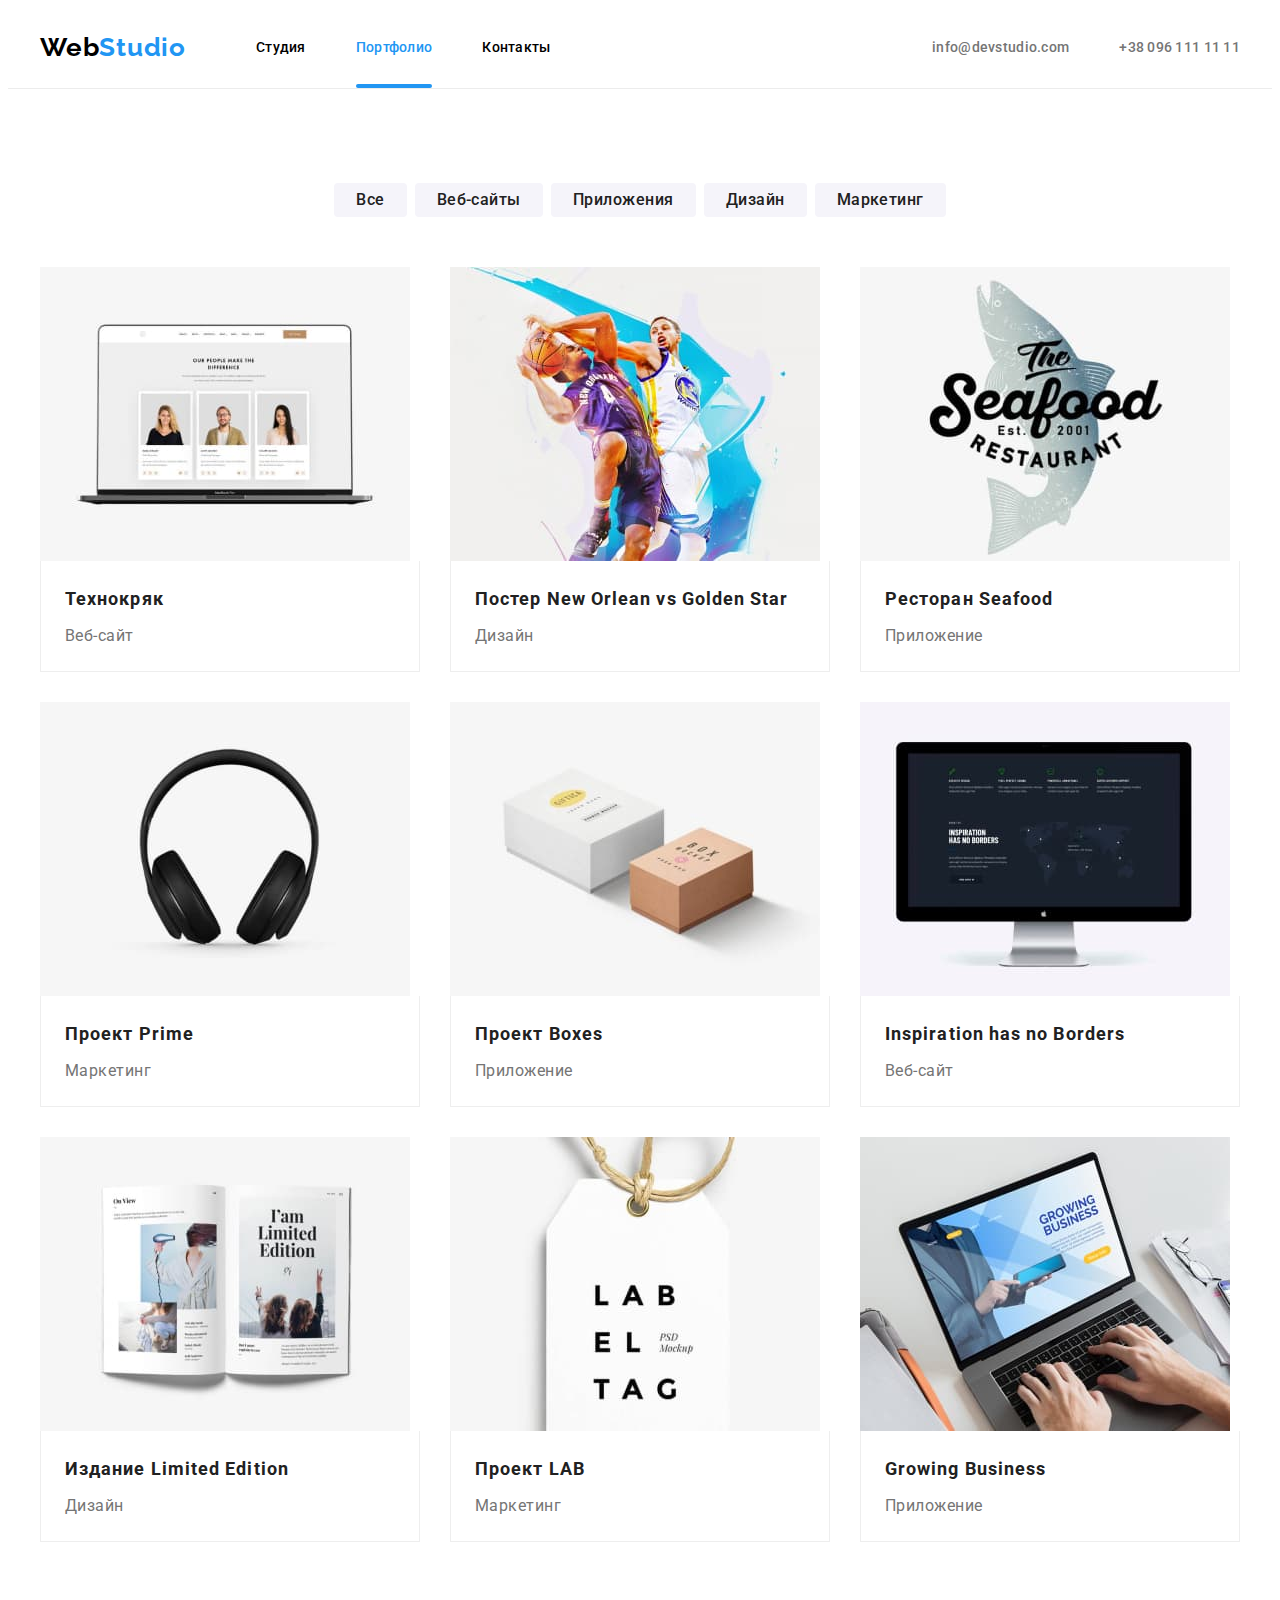
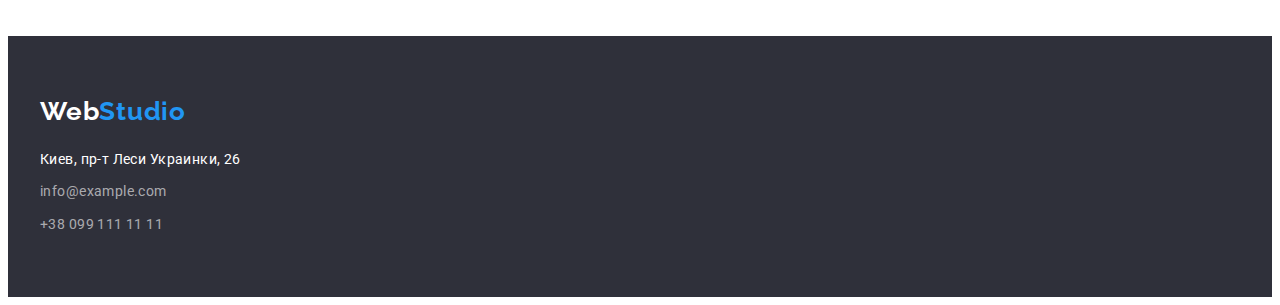
==== portfolio.html @ 11c1a2a7 "Начало д/з 4" ====
<!DOCTYPE html>
<html lang="ru">
<head>
    <meta charset="UTF-8">
    <meta http-equiv="X-UA-Compatible" content="IE=edge">
    <meta name="viewport" content="width=device-width, initial-scale=1.0">
    <title>Portfolio</title>
    <link rel="preconnect" href="https://fonts.gstatic.com">
    <link href="https://fonts.googleapis.com/css2?family=Raleway:wght@700&family=Roboto:wght@400;500;700;900&display=swap"
        rel="stylesheet">
    <link rel="stylesheet" href="https://cdnjs.cloudflare.com/ajax/libs/modern-normalize/1.0.0/modern-normalize.css"
        integrity="sha512-Zx6MlUMKSVJoQ+83OwhdILe8cSEsCzfqThJd7J/VA2UrK6Ctj85p+xzqfyuNXE5B1k25uUdmJ2OzItbBy9GHAQ=="
        crossorigin="anonymous" />
    <link rel="stylesheet" href="./css/styles.css">
</head>
<body>
    <!--header portfolio-->
    <header class="header">
        <div class="contanier header-contanier">
        <nav class="navigation">
            <a class="logo-link link" href="./index.html" lang="en"><span class="logo-1 link">Web</span>Studio</a>
            <ul class="menu list">
                <li class="menu-item">
                    <a class="menu-link link" href="./index.html">Студия</a>
                </li>
                <li class="menu-item">
                    <a class="menu-link link current" href="./portfolio.html">Портфолио</a>
                </li>
                <li class="menu-item">
                    <a class="menu-link link" href="#page_bottom">Контакты</a>
                </li>
            </ul>
        </nav>
        <ul class="header-contact list">
            <li class="header-contact-item">
                <a class="header-contact-link link" href="mailto:info@devstudio.com">info@devstudio.com</a>
            </li>
            <li class="header-contact-item">
                <a class="header-contact-link link" href="tel:+380961111111">+38 096 111 11 11</a>
            </li>
        </ul>
        </div>
    </header>
    <main>
        <!--section hero-->
        <section class="portfolio">
            <div class="contanier">
                <h2 class="hiden-title">Portfolio</h2>            
                <ul class="filter-options flex list">
                    <li class="filter-item-options">
                        <button type="button" class="filter-item">Все</button>                        
                    </li>
                    <li class="filter-item-options">
                        <button type="button" class="filter-item">Веб-сайты</button>
                    </li>
                    <li class="filter-item-options">
                        <button type="button" class="filter-item">Приложения</button>
                    </li>
                    <li class="filter-item-options">
                        <button type="button" class="filter-item">Дизайн</button>
                    </li>
                    <li class="filter-item-options">
                        <button type="button" class="filter-item">Маркетинг</button>
                    </li>
                </ul>
                <ul class="project flex list">
                    <li class="project-item">
                        <a href="" class="project-foto link">
                            <img class="project-thumbnail" src="./images/Portfolio/foto-1.jpg" alt="Технокряк" width="370" height="294">
                            <div class="project-heading-content">
                            <h2 class="project-heading">Технокряк</h2>
                            <p class="project-description">Веб-сайт</p>
                            </div>
                        </a>
                    </li>
                    <li class="project-item">
                        <a href="" class="project-foto link">
                            <img class="project-thumbnail" src="./images/Portfolio/foto-2.jpg" alt="Постер New Orlean vs Golden Star" width="370" height="294">
                            <div class="project-heading-content">
                            <h2 class="project-heading">Постер New Orlean vs Golden Star</h2>
                            <p class="project-description">Дизайн</p>
                            </div>
                        </a>
                    </li>
                    <li class="project-item">
                        <a href="" class="project-foto link">
                            <img class="project-thumbnail" src="./images/Portfolio/foto-3.jpg" alt="Ресторан Seafood" width="370" height="294">
                            <div class="project-heading-content">
                            <h2 class="project-heading">Ресторан Seafood</h2>
                            <p class="project-description">Приложение</p>
                            </div>
                        </a>
                    </li>
                    <li class="project-item">
                        <a href="" class="project-foto link">
                            <img class="project-thumbnail" src="./images/Portfolio/foto-4.jpg" alt="Проект Prime" width="370" height="294">
                            <div class="project-heading-content">
                            <h2 class="project-heading">Проект Prime</h2>
                            <p class="project-description">Маркетинг</p> 
                            </div>
                        </a>
                    </li>
                    <li class="project-item">
                        <a href="" class="project-foto link">
                            <img class="project-thumbnail" src="./images/Portfolio/foto-5.jpg" alt="Проект Boxes" width="370" height="294">
                            <div class="project-heading-content">
                            <h2 class="project-heading">Проект Boxes</h2>
                            <p class="project-description">Приложение</p>
                            </div>
                        </a>                        
                    </li>
                    <li class="project-item">
                        <a href="" class="project-foto link">
                            <img class="project-thumbnail" src="./images/Portfolio/foto-6.jpg" alt="Inspiration has no Borders" width="370" height="294">
                            <div class="project-heading-content">
                            <h2 class="project-heading">Inspiration has no Borders</h2>
                            <p class="project-description">Веб-сайт</p>
                            </div>
                        </a>
                    </li>
                    <li class="project-item">
                        <a href="" class="project-foto link">
                            <img class="project-thumbnail" src="./images/Portfolio/foto-7.jpg" alt="Издание Limited Edition" width="370" height="294">
                            <div class="project-heading-content">
                            <h2 class="project-heading">Издание Limited Edition</h2>
                            <p class="project-description">Дизайн</p>
                            </div>
                        </a>
                    </li>                                                                                                       
                    <li class="project-item">
                        <a href="" class="project-foto link">
                            <img class="project-thumbnail" src="./images/Portfolio/foto-8.jpg" alt="Проект LAB" width="370" height="294">
                            <div class="project-heading-content">
                            <h2 class="project-heading">Проект LAB</h2>
                            <p class="project-description">Маркетинг</p>
                            </div>
                        </a>                            
                    </li>
                    <li class="project-item">
                        <a href="" class="project-foto link">
                            <img class="project-thumbnail" src="./images/Portfolio/foto-9.jpg" alt="Growing Business" width="370" height="294">
                            <div class="project-heading-content">
                            <h2 class="project-heading">Growing Business</h2>
                            <p class="project-description">Приложение</p>
                            </div>                            
                        </a>                            
                    </li>
                </ul>
            </div>
        </section>
    </main>
    <!--footer-->
    <footer class="footer">
        <div class="contanier">
            <a class="logo-link-footer link" href="./index.html" lang="en"> <span
                    class="logo-2-footer">Web</span>Studio</a>
                <address class="address-link">
                <ul id="page_bottom" class="footer-address list">
                    <li class="address-list-item">
                        <a class="address-link-map link" href="https://goo.gl/maps/nFPgF8o5voA4oPt57" target="_blank"
                            rel="noopener noreferrer">
                            Киев, пр-т Леси Украинки, 26</a>
                    </li>
                    <li class="address-list-item">
                        <a class="address-contact-link link" href="mailto:info@example.com">info@example.com</a>
                    </li>
                    <li class="address-list-item">
                        <a class="address-contact-link link" href="tel:+380991111111">+38 099 111 11 11</a>
                    </li>
                </ul>
            </address>
        </div>
    </footer>
</body>
</html>
---- css/styles.css ----
/*========general style========*/
:root {
  --main-color: #212121;
  --logo-color: #000000;
  --text-color: #757575;
  --accent-color: #2196f3;
  --footer-background-color: #2f303a;
  --body-background-color: #ffffff;
  --background-color: #f5f4fa;
  --white-contacts-color: rgba(255, 255, 255, 0.6);
  --border-color: rgba(238, 238, 238, 1);
}
/*===== Плавный скрол header&footer ====*/
html {
  scroll-behavior: smooth;
}
h1,
h2,
h3,
h4,
h5,
h6,
p,
ul,
li {
  margin: 0;
  padding: 0;
}
img {
  display: block;
}
.list {
  list-style: none;
}
.link {
  text-decoration: none;
}
.flex {
  display: flex;
}
.section {
  padding-top: 94px;
  padding-bottom: 94px;
}
.skills {
  padding-top: 94px;
  padding-bottom: 47px;
}
.contanier {
  width: 1200px;
  padding-left: 15px;
  padding-right: 15px;
  margin-left: auto;
  margin-right: auto;
}
body {
  font-family: 'Roboto', sans-serif;
  font-style: normal;
  font-weight: normal;
  font-size: 14px;
  line-height: 1.71;
  letter-spacing: 0.03em;
  color: var(--text-color);
}
.hiden-title {
  position: absolute;
  width: 1px;
  height: 1px;
  margin: -1px;
  border: 0;
  padding: 0;
  white-space: nowrap;
  clip-path: inset(100%);
  clip: rect(0 0 0 0);
  overflow: hidden;
}
.header-contact-link:hover,
.header-contact-link:focus,
.menu-link:hover,
.menu-link:focus,
.menu-link.current,
.address-link:hover,
.address-link:focus,
.address-contact-link:hover,
.address-contact-link:focus {
  color: var(--accent-color);
}
.hero-title,
.hero {
  text-align: center;

  margin: 0 auto;
  background-color: var(--footer-background-color);
}
.header {
  border-bottom: 1px solid #ececec;
  background-color: var(--body-background-color);
}
.team {
  text-align: center;
  padding-top: 94px;
  padding-bottom: 94px;
  background-color: var(--background-color);
}
.portfolio {
  padding-top: 94px;
  padding-bottom: 94px;
}
.pictures-title,
.team-title {
  margin-bottom: 50px;
}
/*=====end general style========*/

/*========= header ==========*/
.header {
  padding-top: 24px;
  padding-bottom: 25px;
}
.logo-link {
  font-family: 'Raleway', sans-serif;
  font-weight: 700;
  font-size: 26px;
  line-height: 1.19;
  letter-spacing: 0.03em;
  color: var(--accent-color);
  margin-right: 70px;
}
.logo-1 {
  font-family: 'Raleway', sans-serif;
  font-weight: 700;
  font-size: 26px;
  line-height: 1.19;
  letter-spacing: 0.03em;
  color: var(--logo-color);
}
.header-contanier {
  display: flex;
  justify-content: space-between;
}
.navigation {
  display: flex;
  align-items: center;
}
.menu-item:not(:last-child) {
  margin-right: 50px;
}
.menu {
  display: flex;
  align-items: center;
}
.current {
  position: relative;
  color: var(--accent-color);
}
.current::after {
  content: '';
  position: absolute;
  width: 100%;
  height: 4px;
  top: 77px;
  left: 0px;

  border-radius: 2px;

  background-color: var(--accent-color);
}
.menu-link {
  padding-top: 32px;
  padding-bottom: 32px;

  font-family: inherit;
  font-weight: 500;
  font-size: 14px;
  line-height: 1.14;
  letter-spacing: 0.02em;
  color: var(--logo-color);
}
.header-contact {
  display: flex;
  align-items: center;
}
.header-contact-item:not(:last-child) {
  margin-right: 50px;
  justify-content: space-between;
}
.header-contact-link {
  font-family: inherit;
  font-weight: 500;
  font-size: 14px;
  line-height: 1.14;
  letter-spacing: 0.02em;
  color: var(--text-color);
}
/*==========end header=========*/

/*============hero=============*/
.hero {
  background-color: #2f303a;
  padding-top: 200px;
  padding-bottom: 200px;
}
.hero .container {
  text-align: center;
}

.hero-title {
  font-weight: 900;
  font-size: 44px;
  line-height: 1.36;
  text-align: center;
  letter-spacing: 0.06em;
  text-transform: uppercase;
  color: var(--body-background-color);
  width: 696px;
  margin-left: auto;
  margin-right: auto;
  margin-bottom: 30px;
}
.project {
  flex-wrap: wrap;
  align-items: flex-start;
  margin-top: -30px;
  margin-left: -30px;
}
.project-item {
  display: block;
  width: calc((100% - 90px) / 3);
  margin-top: 30px;
  margin-left: 30px;
}
.project-item:hover {
  box-shadow: 0px 1px 1px rgba(0, 0, 0, 0.12), 0px 4px 4px rgba(0, 0, 0, 0.06),
    1px 4px 6px rgba(0, 0, 0, 0.16);
}
.project-heading-content {
  padding-top: 20px;
  padding-bottom: 20px;
  padding-left: 24px;
  padding-right: 24px;
  border-right: 1px solid #eeeeee;
  border-bottom: 1px solid #eeeeee;
  border-left: 1px solid #eeeeee;
}
.project-heading {
  font-family: inherit;
  font-weight: 700;
  font-size: 18px;
  line-height: 2;
  letter-spacing: 0.06em;
  color: var(--main-color);
  margin-bottom: 4px;
}
.project-description {
  font-family: inherit;
  font-size: 16px;
  line-height: 1.87;
  letter-spacing: 0.03em;
  color: var(--text-color);
}
.modal-btn {
  font-family: inherit;
  font-weight: 700;
  font-size: 16px;
  line-height: 1.87;
  letter-spacing: 0.06em;
  color: var(--body-background-color);
  background: var(--accent-color);
  cursor: pointer;
  display: inline-block;
  padding: 10px 32px;
  border: transparent;
  border-radius: 4px;
  box-shadow: 0px 4px 4px rgba(0, 0, 0, 0.15);
}

.modal-btn:hover,
.modal-btn:focus {
  color: var(--logo-color);
}
.filter-options {
  justify-content: center;
  flex-wrap: wrap;
  margin-top: -8px;
  margin-left: -8px;
  margin-bottom: 50px;
}
.filter-item-options {
  margin-top: 8px;
  margin-left: 8px;
  color: var(--logo-color);
}
.filter-item {
  color: var(--logo-color);
}
.filter-item:hover,
.filter-item:focus {
  background: var(--accent-color);
  color: var(--background-color);
}
.filter-item {
  font-family: inherit;
  font-weight: 500;
  font-size: 16px;
  line-height: 1.62;
  text-align: center;
  letter-spacing: 0.03em;
  color: var(--main-color);
  background-color: var(--background-color);
  display: inline-block;
  border: transparent;
  border-radius: 4px;
  padding-top: 4px;
  padding-bottom: 4px;
  padding-left: 22px;
  padding-right: 22px;
  cursor: pointer;
}
/*============end hero=========*/

/*=======skills company========*/
.skills-list {
  display: flex;
  padding-bottom: 0;
  margin-top: -30px;
  margin-left: -30px;
}
.skills-list-item {
  /* width: 270px; */
  width: calc((100% - 120px) / 4);
  margin-top: 30px;
  margin-left: 30px;
}
.skills-list-title {
  font-family: inherit;
  font-weight: 700;
  font-size: 14px;
  line-height: 1.14;
  letter-spacing: 0.03em;
  text-transform: uppercase;
  color: var(--main-color);
  margin-bottom: 10px;
}
.skills-list-text {
  font-family: inherit;
  font-weight: 400;
  font-size: 14px;
  line-height: 1.71;
  letter-spacing: 0.03em;
  color: var(--text-color);
}
/*=====end skills company======*/

/*========pictures=============*/
.pictures {
  text-align: center;
  padding-top: 47px;
  padding-bottom: 94px;
}
.pictures-list {
  flex-basis: calc((100% - 90px) / 3);
  display: flex;
  flex-wrap: wrap;
  margin-left: -30px;
  margin-top: -30px;
}
.pictures-list-item {
  margin-left: 30px;
  margin-top: 30px;
}
.pictures-title {
  font-family: inherit;
  font-weight: 700;
  font-size: 36px;
  line-height: 1.16;
  letter-spacing: 0.03em;
  color: var(--main-color);
}
/*=====end pictures============*/
/*=========team================*/
.team-list {
  flex-wrap: wrap;
  align-items: flex-start;
  margin-left: -30px;
  margin-top: -30px;
}
.team-list-item {
  width: calc((100% - 120px) / 4);
  margin-left: 30px;
  margin-top: 30px;
  background: #ffffff;
  box-shadow: 0px 1px 3px rgba(0, 0, 0, 0.12), 0px 1px 1px rgba(0, 0, 0, 0.14),
    0px 2px 1px rgba(0, 0, 0, 0.2);
  border-radius: 0px 0px 4px 4px;
}
.team-title {
  font-family: inherit;
  font-weight: 700;
  font-size: 36px;
  line-height: 1.16;
  letter-spacing: 0.03em;
  color: var(--main-color);
}
.team-list-item-name {
  font-family: inherit;
  font-weight: 500;
  font-size: 16px;
  line-height: 1.19;
  letter-spacing: 0.03em;
  color: var(--main-color);
  margin-bottom: 10px;
}
.team-list-content {
  padding: 30px;
}
.team-list-item-position {
  font-family: inherit;
  font-weight: 400;
  font-size: 16px;
  line-height: 1.19;
  letter-spacing: 0.03em;
  color: var(--text-color);
}
/*=========end team============*/

/*==========footer=============*/
.footer {
  padding-top: 60px;
  padding-bottom: 60px;
  background-color: var(--footer-background-color);
}
.logo-link-footer {
  font-family: 'Raleway', sans-serif;
  font-weight: 700;
  font-size: 26px;
  line-height: 1.19;
  letter-spacing: 0.03em;
  color: var(--accent-color);
}
.logo-2-footer {
  font-family: 'Raleway', sans-serif;
  font-weight: 700;
  font-size: 26px;
  line-height: 1.19;
  letter-spacing: 0.03em;
  color: var(--body-background-color);
}
.address-link {
  max-width: 240px;
  margin-top: 20px;
}
.address-link-map {
  font-family: inherit;
  font-style: normal;

  font-size: 14px;
  line-height: 1.71;
  letter-spacing: 0.03em;
  color: var(--body-background-color);
}
.address-list-item {
  display: inline-block;
  margin-bottom: 9px;
}
.address-list-item:last-child {
  margin-bottom: 0;
}
.address-contact-link {
  font-family: inherit;
  font-style: normal;
  font-weight: normal;
  font-size: 14px;
  line-height: 1.71;
  letter-spacing: 0.03em;
  color: var(--white-contacts-color);
}
/*======= end footer=============*/
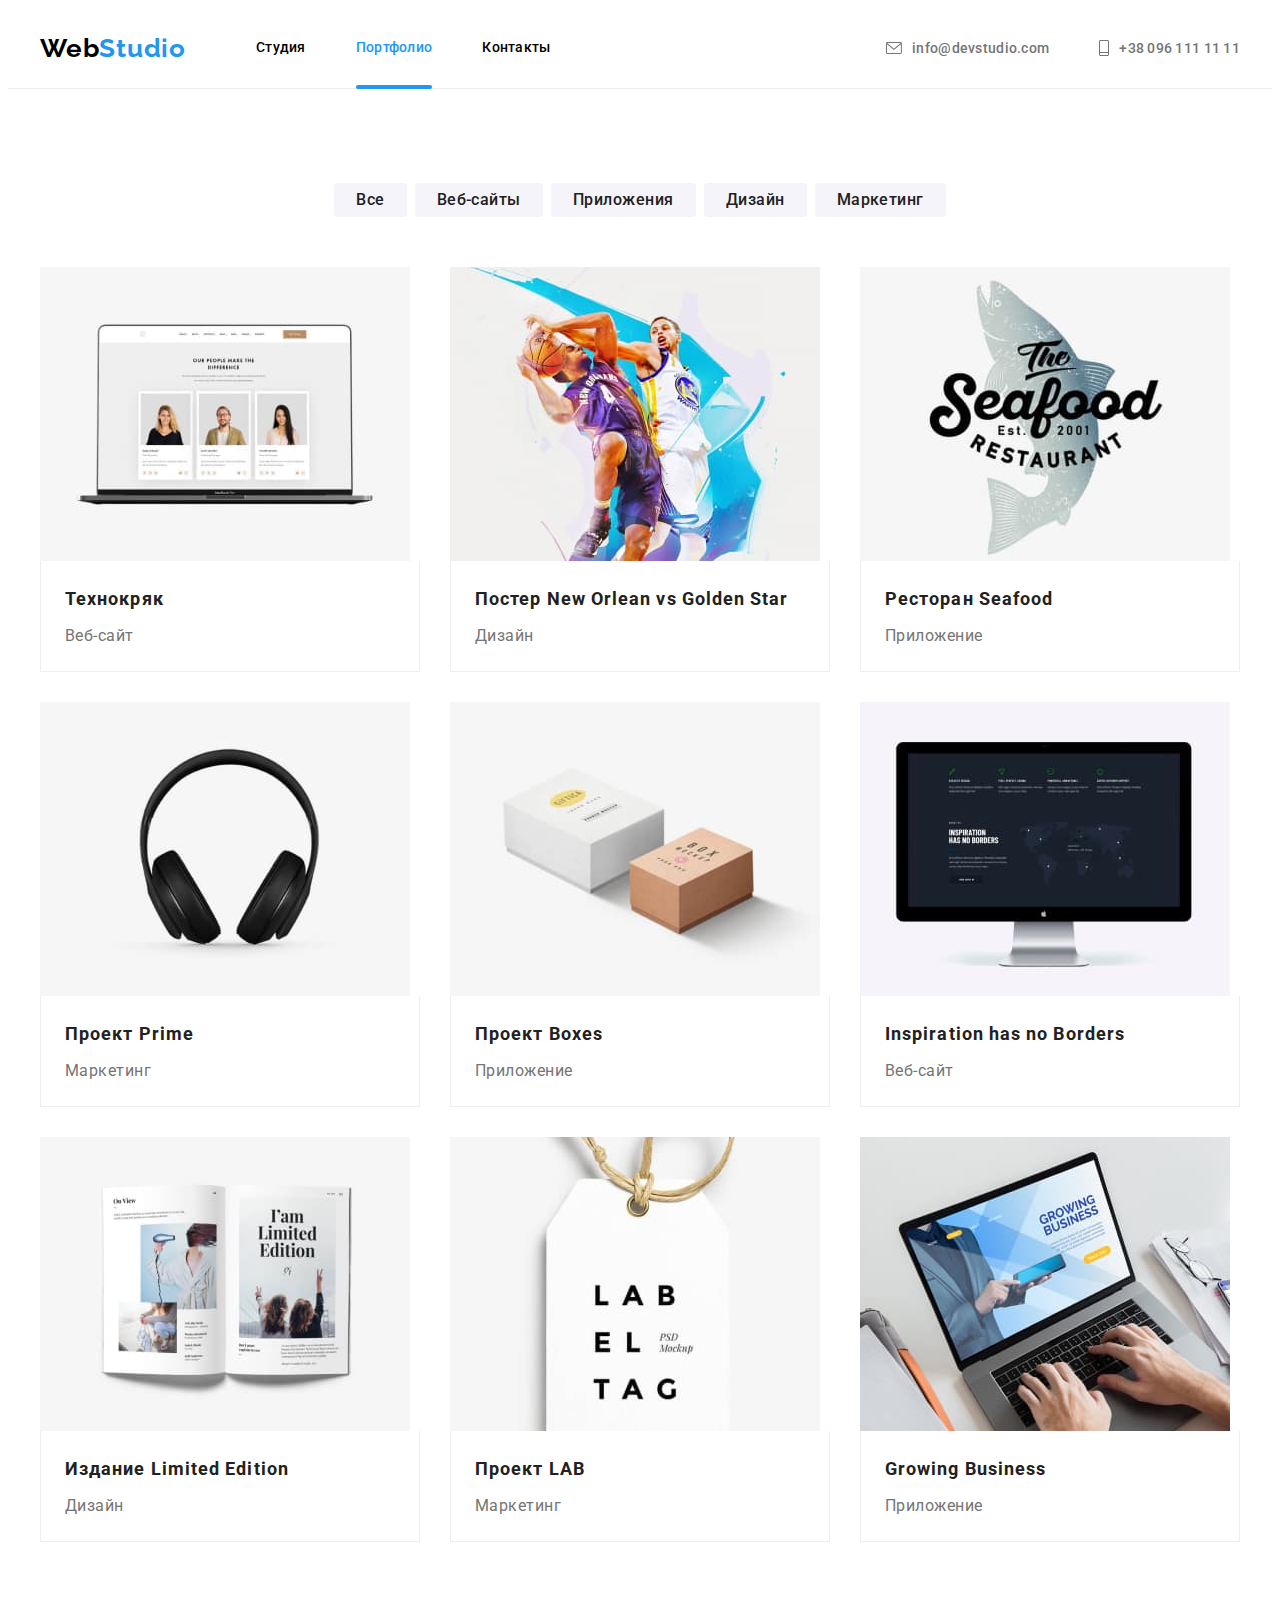
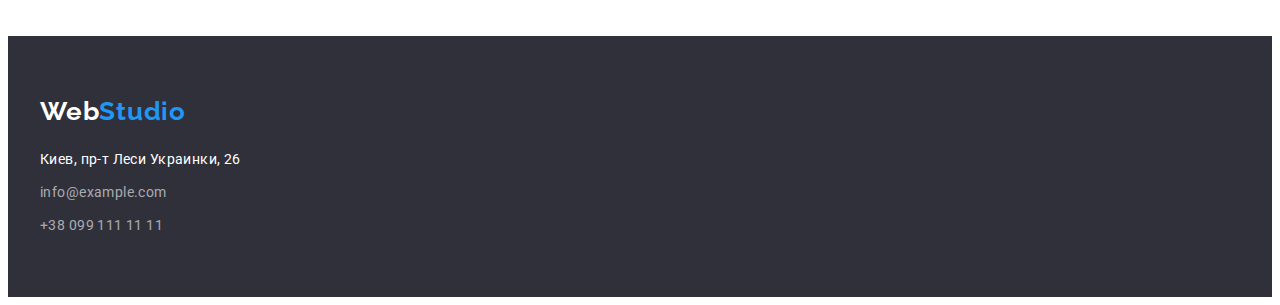
==== commit 041e1b19: "работаем по дз4" ====
--- a/portfolio.html
+++ b/portfolio.html
@@ -16,29 +16,39 @@
 <body>
     <!--header portfolio-->
     <header class="header">
-        <div class="contanier header-contanier">
-        <nav class="navigation">
-            <a class="logo-link link" href="./index.html" lang="en"><span class="logo-1 link">Web</span>Studio</a>
-            <ul class="menu list">
-                <li class="menu-item">
-                    <a class="menu-link link" href="./index.html">Студия</a>
+        <div class="contanier header-contanier flex">
+            <nav class="navigation flex">
+                <a class="logo-link link" href="./index.html" lang="en"><span class="logo-1 link">Web</span>Studio</a>
+                <ul class="menu flex list">
+                    <li class="menu-item">
+                        <a class="menu-link link" href="./index.html">Студия</a>
+                    </li>
+                    <li class="menu-item">
+                        <a class="menu-link link current" href="./portfolio.html">Портфолио</a>
+                    </li>
+                    <li class="menu-item">
+                        <a class="menu-link link" href="#page_bottom">Контакты</a>
+                    </li>
+                </ul>
+            </nav>
+            <ul class="header-contact flex list">
+                <li class="header-contact-item">
+                    <a class="header-contact-link flex link" href="mailto:info@devstudio.com">
+                        <svg width="16" height="12" class="mail">
+                            <use href="./images/sprite.svg#icon-mail">
+                            </use>
+                        </svg>
+                        info@devstudio.com</a>
                 </li>
-                <li class="menu-item">
-                    <a class="menu-link link current" href="./portfolio.html">Портфолио</a>
-                </li>
-                <li class="menu-item">
-                    <a class="menu-link link" href="#page_bottom">Контакты</a>
+                <li class="header-contact-item">
+                    <a class="header-contact-link flex link" href="tel:+380961111111">
+                        <svg width="10" height="16" class="tel">
+                            <use href="./images/sprite.svg#icon-tel">
+                            </use>
+                        </svg>
+                        +38 096 111 11 11</a>
                 </li>
             </ul>
-        </nav>
-        <ul class="header-contact list">
-            <li class="header-contact-item">
-                <a class="header-contact-link link" href="mailto:info@devstudio.com">info@devstudio.com</a>
-            </li>
-            <li class="header-contact-item">
-                <a class="header-contact-link link" href="tel:+380961111111">+38 096 111 11 11</a>
-            </li>
-        </ul>
         </div>
     </header>
     <main>
--- a/css/styles.css
+++ b/css/styles.css
@@ -85,12 +85,18 @@
 .address-contact-link:focus {
   color: var(--accent-color);
 }
-.hero-title,
 .hero {
+  max-width: 1600px;
+  background-image: linear-gradient(0deg, rgba(47, 48, 58, 0.4), rgba(47, 48, 58, 0.4)),
+    url(../images/banner/bg.jpg);
+  background-position: center;
+  background-repeat: no-repeat;
+  background-color: #c4c4c4;
+
+  padding-top: 200px;
+  padding-bottom: 200px;
+  margin: 0 auto;
   text-align: center;
-
-  margin: 0 auto;
-  background-color: var(--footer-background-color);
 }
 .header {
   border-bottom: 1px solid #ececec;
@@ -113,10 +119,7 @@
 /*=====end general style========*/
 
 /*========= header ==========*/
-.header {
-  padding-top: 24px;
-  padding-bottom: 25px;
-}
+
 .logo-link {
   font-family: 'Raleway', sans-serif;
   font-weight: 700;
@@ -158,7 +161,7 @@
   position: absolute;
   width: 100%;
   height: 4px;
-  top: 77px;
+  bottom: -1px;
   left: 0px;
 
   border-radius: 2px;
@@ -168,7 +171,7 @@
 .menu-link {
   padding-top: 32px;
   padding-bottom: 32px;
-
+  display: block;
   font-family: inherit;
   font-weight: 500;
   font-size: 14px;
@@ -177,21 +180,41 @@
   color: var(--logo-color);
 }
 .header-contact {
-  display: flex;
+  margin-left: auto;
   align-items: center;
 }
-.header-contact-item:not(:last-child) {
-  margin-right: 50px;
-  justify-content: space-between;
+.header-contact-item + .header-contact-item {
+  margin-left: 50px;
 }
 .header-contact-link {
+  align-items: center;
+  padding-top: 32px;
+  padding-bottom: 32px;
+
   font-family: inherit;
   font-weight: 500;
   font-size: 14px;
-  line-height: 1.14;
+  line-height: 1.15;
   letter-spacing: 0.02em;
   color: var(--text-color);
 }
+.header-contact-link:hover,
+.header-contact-link:focus {
+  color: var(--accent-color);
+}
+/* ====== icons contact===== */
+.mail {
+  display: inline-block;
+  margin-right: 10px;
+  fill: currentColor;
+}
+
+.tel {
+  display: inline-block;
+  margin-right: 10px;
+  fill: currentColor;
+}
+
 /*==========end header=========*/
 
 /*============hero=============*/
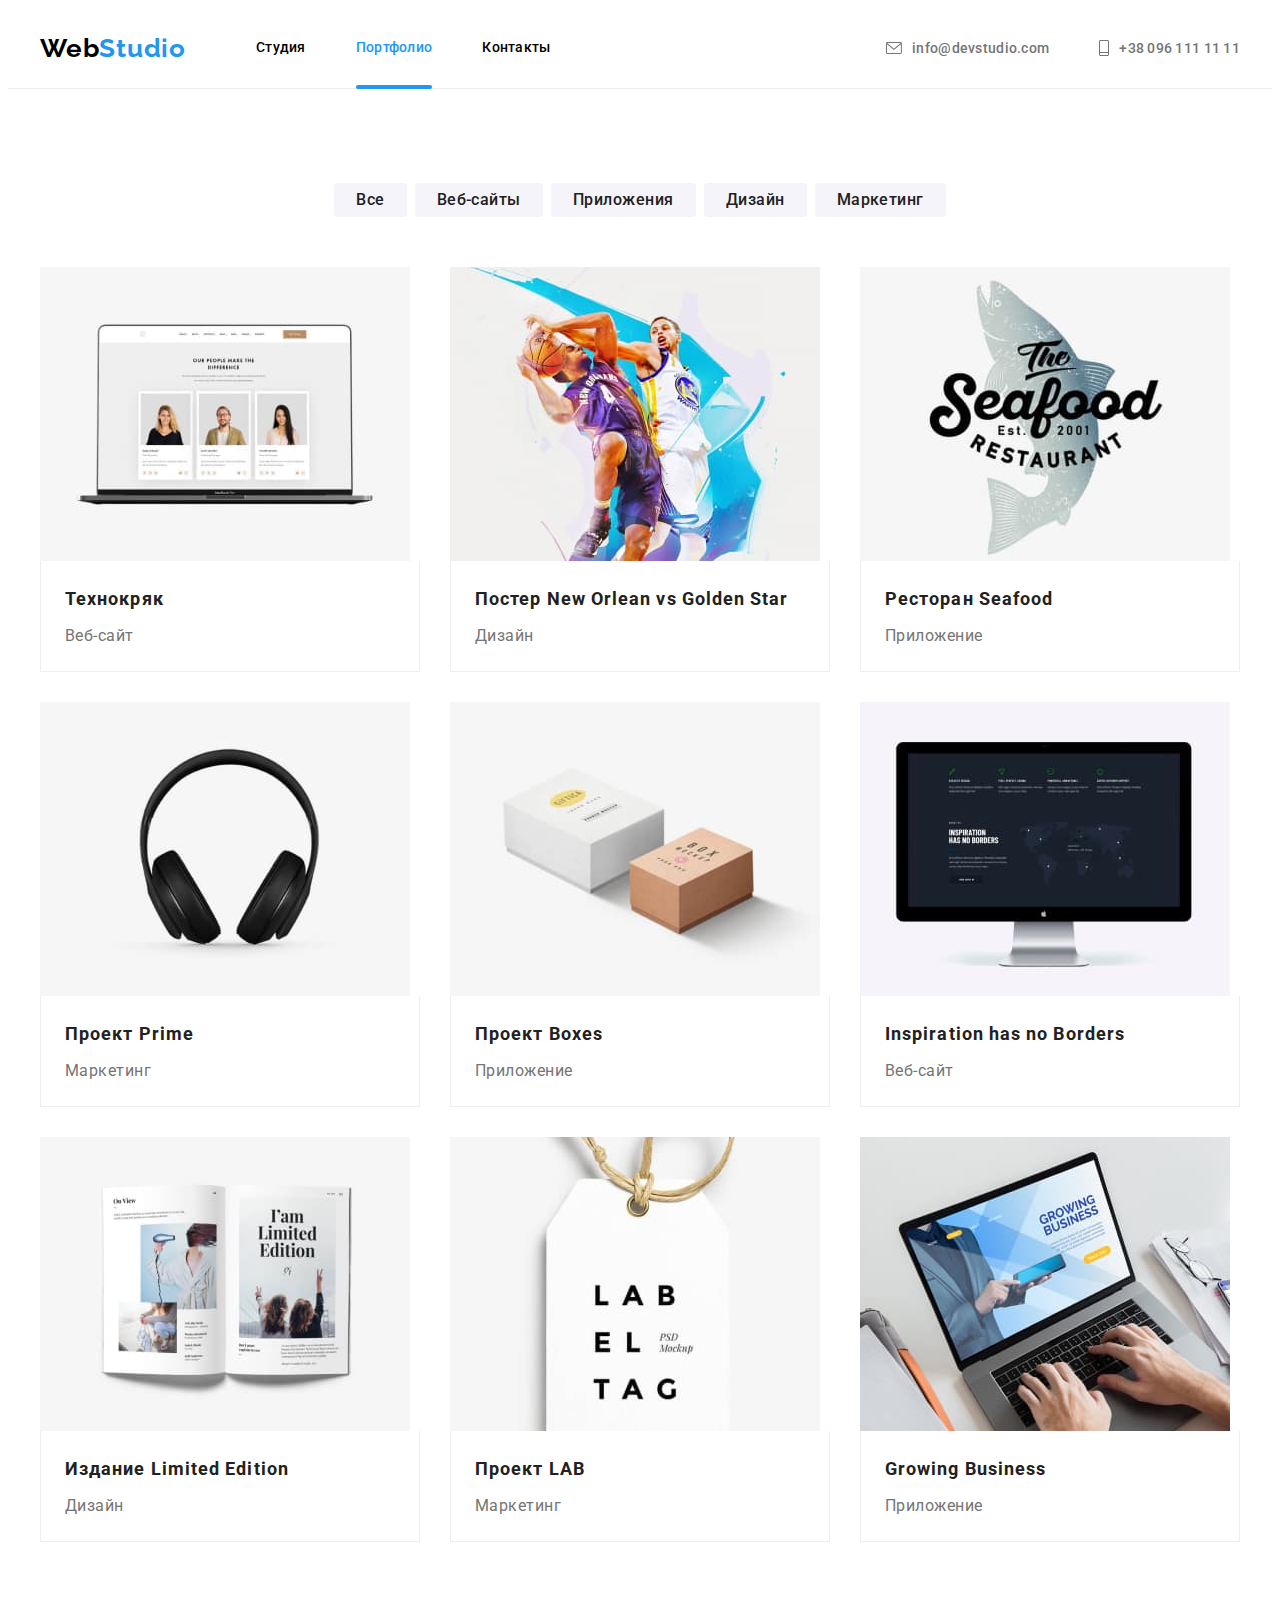
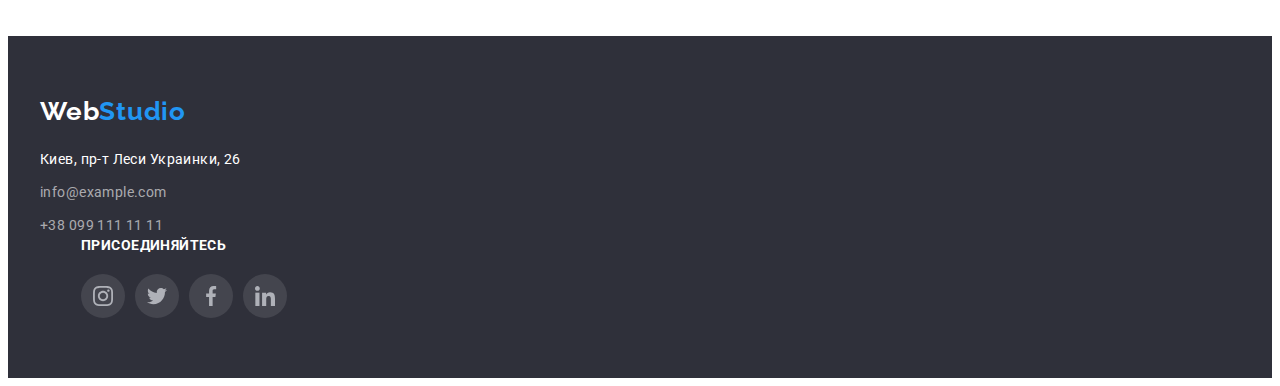
==== commit ae995009: "делаю д/з4" ====
--- a/portfolio.html
+++ b/portfolio.html
@@ -180,6 +180,40 @@
                 </ul>
             </address>
         </div>
+        <!-- footer social container -->
+                <div class="footer-social">
+                    <h3>присоединяйтесь</h3>
+                    <ul class="social-list flex">
+                        <li class="social-item list">
+                            <a class="link-social" href="https://www.instagram.com/">
+                                <svg class="sprite-social" width="20" height="20">
+                                    <use href=./images/sprite.svg#icon-instagram></use>
+                                </svg>
+                            </a>
+                        </li>
+                        <li class="social-item list">
+                            <a class="link-social" href="https://twitter.com/">
+                                <svg class="sprite-social" width="20" height="20">
+                                    <use href=./images/sprite.svg#icon-twitter></use>
+                                </svg>
+                            </a>
+                        </li>
+                        <li class="social-item list">
+                            <a class="link-social" href="https://www.facebook.com/">
+                                <svg class="sprite-social" width="20" height="20">
+                                    <use href=./images/sprite.svg#icon-facebook></use>
+                                </svg>
+                            </a>
+                        </li>
+                        <li class="social-item list">
+                            <a class="link-social" href="https://www.linkedin.com/">
+                                <svg class="sprite-social" width="20" height="20">
+                                    <use href=./images/sprite.svg#icon-linkedin></use>
+                                </svg>
+                            </a>
+                        </li>
+                    </ul>
+                </div>
     </footer>
 </body>
 </html>--- a/css/styles.css
+++ b/css/styles.css
@@ -120,6 +120,9 @@
 
 /*========= header ==========*/
 
+.header-shadow {
+  box-shadow: 0px 4px 4px rgba(0, 0, 0, 0.25);
+}
 .logo-link {
   font-family: 'Raleway', sans-serif;
   font-weight: 700;
@@ -137,10 +140,7 @@
   letter-spacing: 0.03em;
   color: var(--logo-color);
 }
-.header-contanier {
-  display: flex;
-  justify-content: space-between;
-}
+
 .navigation {
   display: flex;
   align-items: center;
@@ -354,6 +354,17 @@
   margin-top: 30px;
   margin-left: 30px;
 }
+.skills-list-item-bg {
+  display: flex;
+  align-items: center;
+  justify-content: center;
+  width: 270px;
+  height: 120px;
+  border-radius: 4px;
+  margin-bottom: 30px;
+
+  background-color: var(--background-color);
+}
 .skills-list-title {
   font-family: inherit;
   font-weight: 700;
@@ -443,15 +454,90 @@
   line-height: 1.19;
   letter-spacing: 0.03em;
   color: var(--text-color);
+  display: block;
+  margin-bottom: 16px;
+}
+.social-list {
+  align-items: center;
+}
+.social-list li {
+  border-radius: 50%;
+}
+
+.social-list li:not(:last-child) {
+  margin-right: 10px;
+}
+.link-social {
+  display: flex;
+  justify-content: center;
+  align-items: center;
+  border-radius: 50%;
+  width: 44px;
+  height: 44px;
+
+  fill: #afb1b8;
+  background-color: transparent;
+}
+
+.link-social:hover,
+.link-social:focus {
+  background-color: var(--accent-color);
+  fill: var(--body-background-color);
 }
 /*=========end team============*/
-
+/*========section-clients======*/
+.section-clients {
+  padding-top: 94px;
+  padding-bottom: 91px;
+}
+.clients-h {
+  font-weight: 700;
+  font-size: 36px;
+  line-height: 1.16;
+  text-align: center;
+  letter-spacing: 0.03em;
+  color: var(--main-color);
+
+  margin-bottom: 50px;
+}
+.logo-clients {
+  display: block;
+}
+.logo-clients:not(:last-child) {
+  margin-right: 30px;
+}
+
+.logo-clients:hover,
+.logo-clients:focus {
+  border-color: var(--accent-color);
+}
+
+.icon-clients {
+  display: flex;
+  justify-content: center;
+  align-items: center;
+  width: 170px;
+  height: 92px;
+
+  border: 1px solid #afb1b8;
+  border-radius: 4px;
+
+  fill: #afb1b8;
+}
+.icon-clients:hover,
+.icon-clients:focus {
+  border-color: var(--accent-color);
+  fill: var(--accent-color);
+}
 /*==========footer=============*/
 .footer {
   padding-top: 60px;
   padding-bottom: 60px;
   background-color: var(--footer-background-color);
 }
+.footer .container {
+  align-items: baseline;
+}
 .logo-link-footer {
   font-family: 'Raleway', sans-serif;
   font-weight: 700;
@@ -487,6 +573,7 @@
 }
 .address-list-item:last-child {
   margin-bottom: 0;
+  /* or 171% */
 }
 .address-contact-link {
   font-family: inherit;
@@ -497,4 +584,25 @@
   letter-spacing: 0.03em;
   color: var(--white-contacts-color);
 }
+.footer-social {
+  margin-left: 73px;
+}
+.footer-social h3 {
+  font-weight: 700;
+  font-size: 14px;
+  line-height: 1.15;
+  letter-spacing: 0.03em;
+  text-transform: uppercase;
+
+  color: var(--body-background-color);
+
+  margin-bottom: 20px;
+}
+.footer-social .social-item {
+  background-color: rgba(255, 255, 255, 0.1);
+}
+
+.footer-social .link-social {
+  fill: var(--body-background-color);
+}
 /*======= end footer=============*/
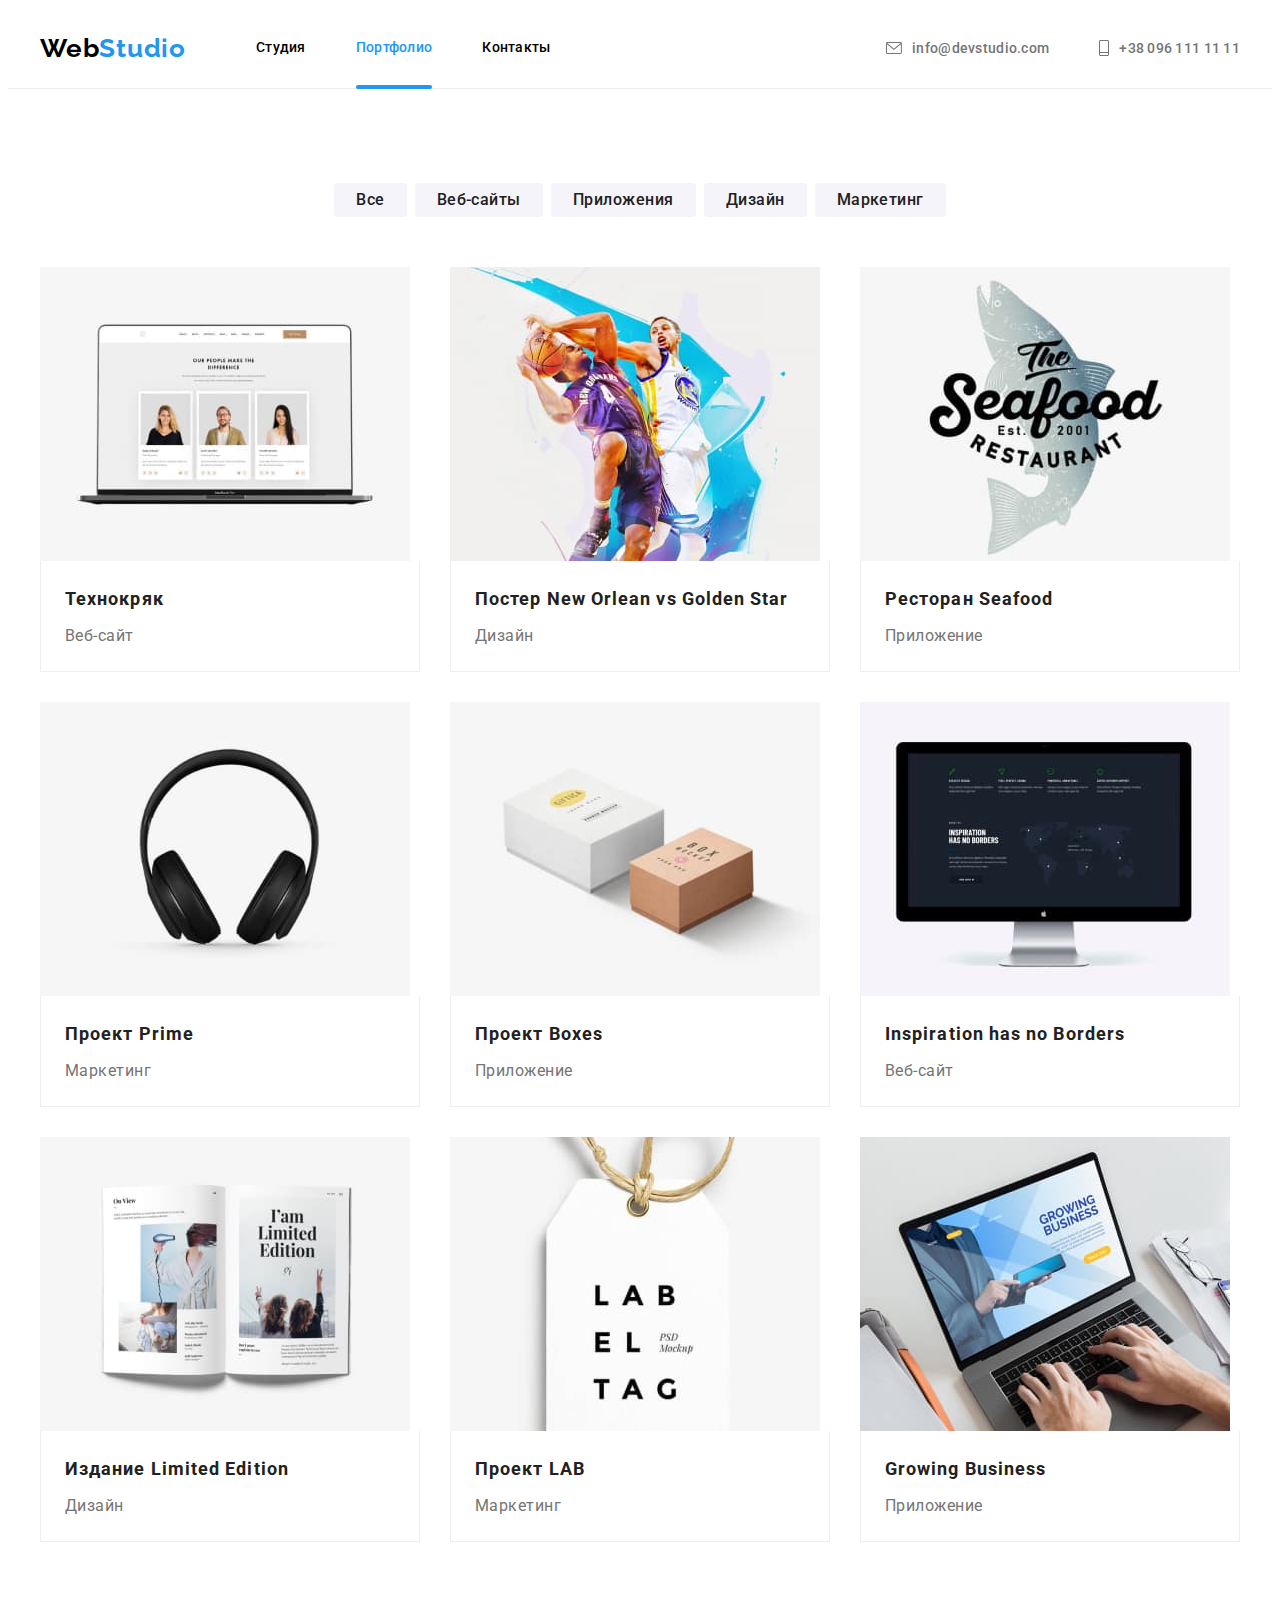
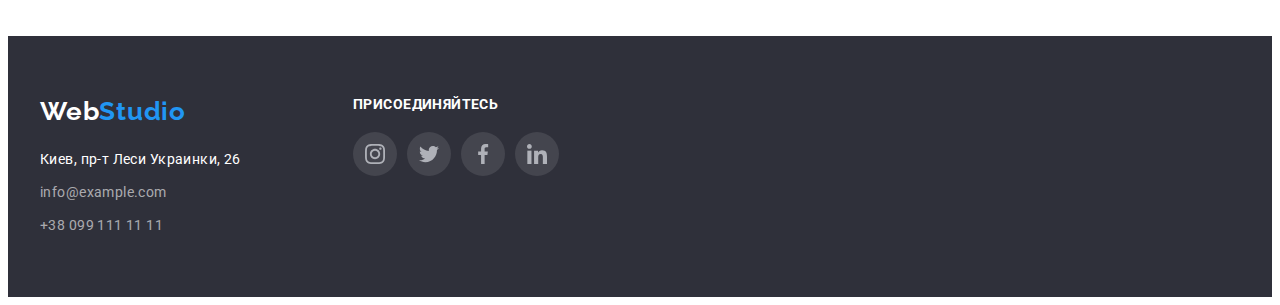
==== commit 7b154742: "+" ====
--- a/portfolio.html
+++ b/portfolio.html
@@ -161,59 +161,62 @@
     </main>
     <!--footer-->
     <footer class="footer">
-        <div class="contanier">
-            <a class="logo-link-footer link" href="./index.html" lang="en"> <span
-                    class="logo-2-footer">Web</span>Studio</a>
+        <div class="contanier flex">
+            <!-- adress footer container -->
+            <div>
+                <a class="logo-link-footer link" href="./index.html" lang="en"><span
+                        class="logo-2-footer">Web</span>Studio</a>
                 <address class="address-link">
-                <ul id="page_bottom" class="footer-address list">
-                    <li class="address-list-item">
-                        <a class="address-link-map link" href="https://goo.gl/maps/nFPgF8o5voA4oPt57" target="_blank"
-                            rel="noopener noreferrer">
-                            Киев, пр-т Леси Украинки, 26</a>
-                    </li>
-                    <li class="address-list-item">
-                        <a class="address-contact-link link" href="mailto:info@example.com">info@example.com</a>
-                    </li>
-                    <li class="address-list-item">
-                        <a class="address-contact-link link" href="tel:+380991111111">+38 099 111 11 11</a>
-                    </li>
-                </ul>
-            </address>
-        </div>
-        <!-- footer social container -->
-                <div class="footer-social">
-                    <h3>присоединяйтесь</h3>
-                    <ul class="social-list flex">
-                        <li class="social-item list">
-                            <a class="link-social" href="https://www.instagram.com/">
-                                <svg class="sprite-social" width="20" height="20">
-                                    <use href=./images/sprite.svg#icon-instagram></use>
-                                </svg>
-                            </a>
+                    <ul id="page_bottom" class="footer-address list">
+                        <li class="address-list-item">
+                            <a class="address-link-map link" href="https://goo.gl/maps/nFPgF8o5voA4oPt57" target="_blank"
+                                rel="noopener noreferrer">
+                                Киев, пр-т Леси Украинки, 26</a>
                         </li>
-                        <li class="social-item list">
-                            <a class="link-social" href="https://twitter.com/">
-                                <svg class="sprite-social" width="20" height="20">
-                                    <use href=./images/sprite.svg#icon-twitter></use>
-                                </svg>
-                            </a>
+                        <li class="address-list-item">
+                            <a class="address-contact-link link" href="mailto:info@example.com">info@example.com</a>
                         </li>
-                        <li class="social-item list">
-                            <a class="link-social" href="https://www.facebook.com/">
-                                <svg class="sprite-social" width="20" height="20">
-                                    <use href=./images/sprite.svg#icon-facebook></use>
-                                </svg>
-                            </a>
-                        </li>
-                        <li class="social-item list">
-                            <a class="link-social" href="https://www.linkedin.com/">
-                                <svg class="sprite-social" width="20" height="20">
-                                    <use href=./images/sprite.svg#icon-linkedin></use>
-                                </svg>
-                            </a>
+                        <li class="address-list-item">
+                            <a class="address-contact-link link" href="tel:+380991111111">+38 099 111 11 11</a>
                         </li>
                     </ul>
-                </div>
+                </address>
+            </div>
+            <!-- footer social container -->
+            <div class="footer-social">
+                <h3>присоединяйтесь</h3>
+                <ul class="social-list flex">
+                    <li class="social-item list">
+                        <a class="link-social" href="https://www.instagram.com/">
+                            <svg class="sprite-social" width="20" height="20">
+                                <use href=./images/sprite.svg#icon-instagram></use>
+                            </svg>
+                        </a>
+                    </li>
+                    <li class="social-item list">
+                        <a class="link-social" href="https://twitter.com/">
+                            <svg class="sprite-social" width="20" height="20">
+                                <use href=./images/sprite.svg#icon-twitter></use>
+                            </svg>
+                        </a>
+                    </li>
+                    <li class="social-item list">
+                        <a class="link-social" href="https://www.facebook.com/">
+                            <svg class="sprite-social" width="20" height="20">
+                                <use href=./images/sprite.svg#icon-facebook></use>
+                            </svg>
+                        </a>
+                    </li>
+                    <li class="social-item list">
+                        <a class="link-social" href="https://www.linkedin.com/">
+                            <svg class="sprite-social" width="20" height="20">
+                                <use href=./images/sprite.svg#icon-linkedin></use>
+                            </svg>
+                        </a>
+                    </li>
+                </ul>
+            </div>
+        </div>
     </footer>
 </body>
 </html>